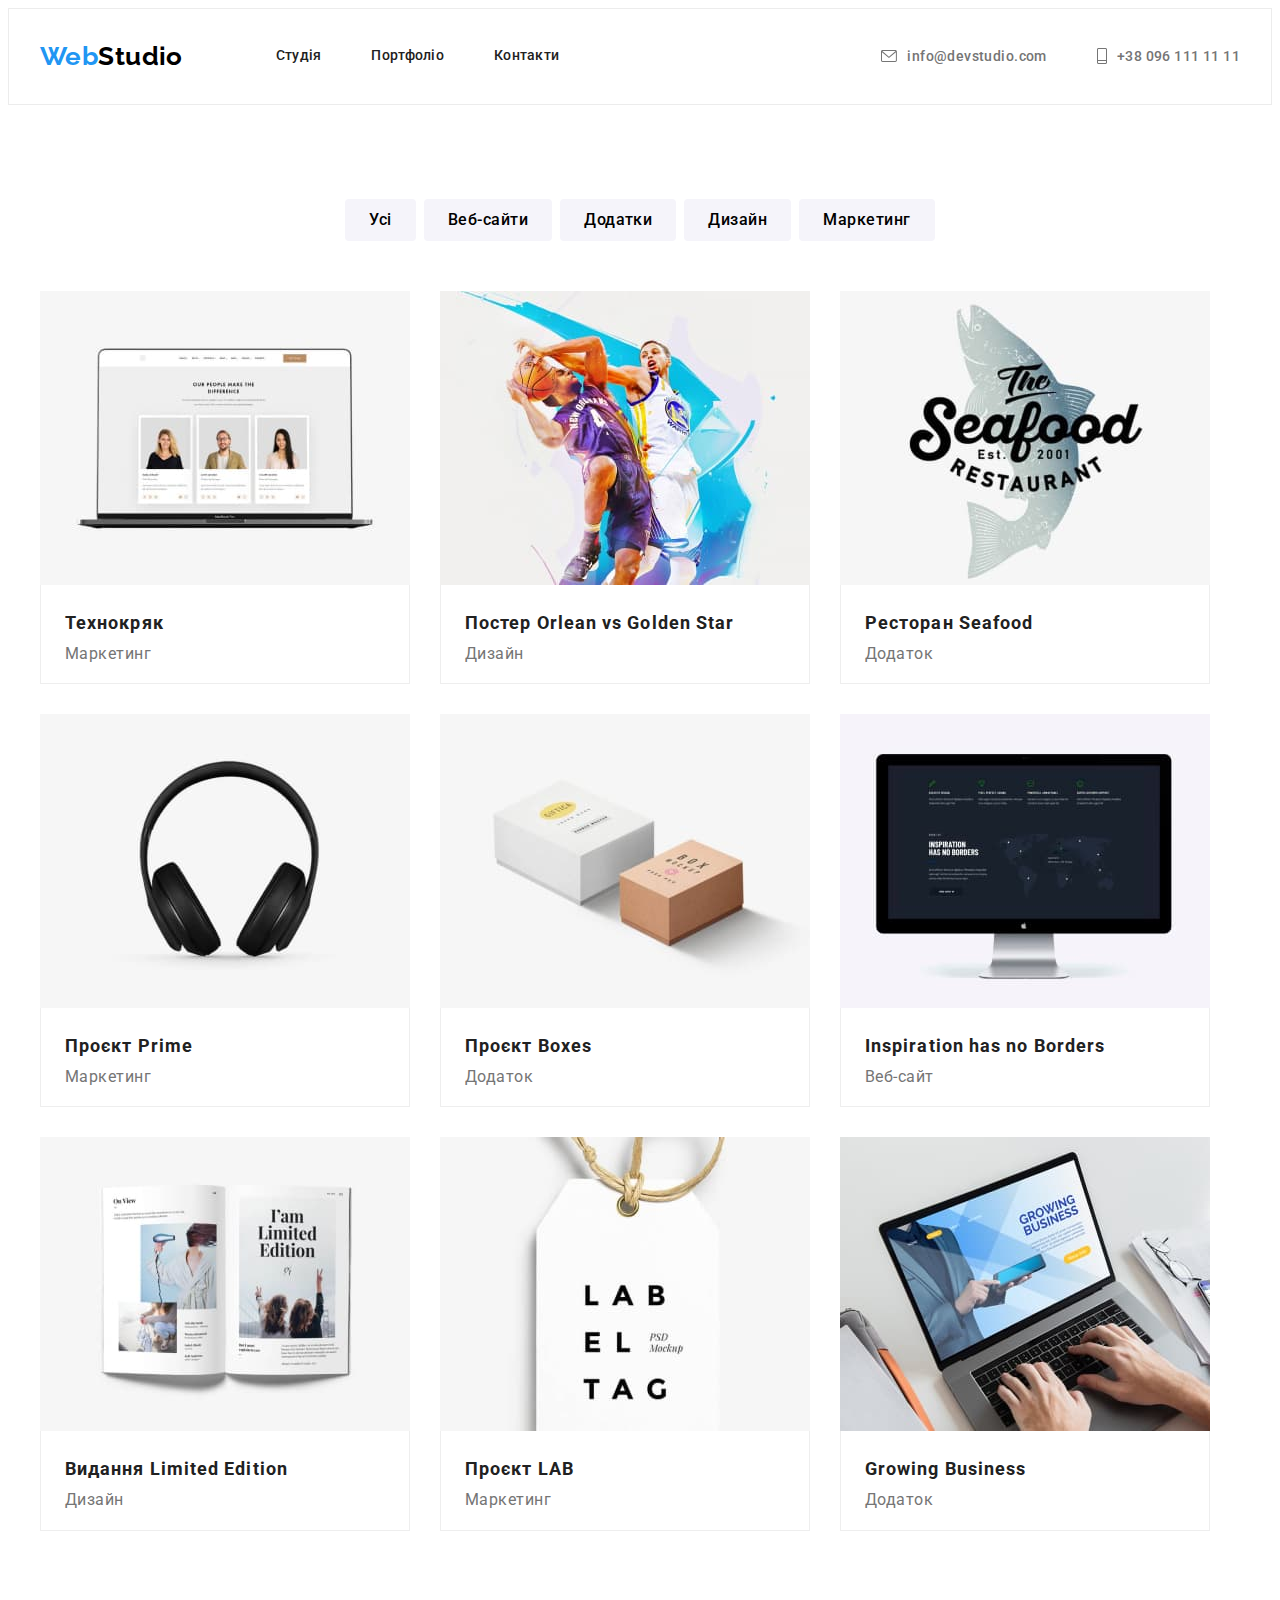
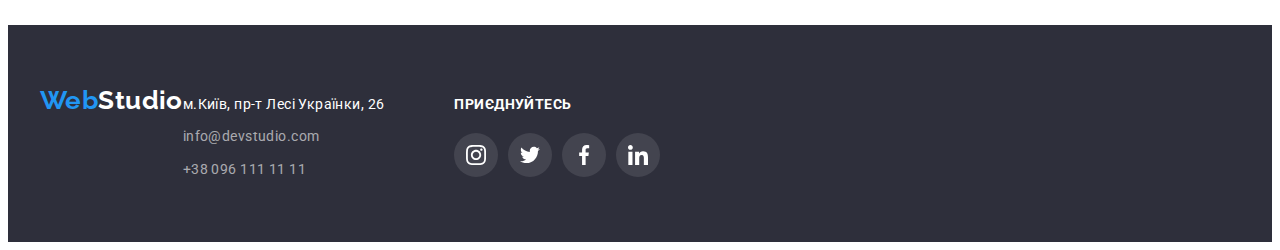
==== portfolio.html @ 8de775d8 ":u5408:" ====
<!DOCTYPE html>
<html lang="uk">

<head>
  <meta charset="UTF-8" />
  <meta http-equiv="X-UA-Compatible" content="IE=edge" />
  <meta name="viewport" content="width=device-width, initial-scale=1.0" />
  <title>Портфоліо</title>
  <link href="https://fonts.googleapis.com/css2?family=Raleway:wght@700&family=Roboto:wght@400;500;700;900&display=swap"
    rel="stylesheet" />
  <link rel="stylesheet" href="https://cdnjs.cloudflare.com/ajax/libs/modern-normalize/1.1.0/modern-normalize.min.css"
    integrity="sha512-wpPYUAdjBVSE4KJnH1VR1HeZfpl1ub8YT/NKx4PuQ5NmX2tKuGu6U/JRp5y+Y8XG2tV+wKQpNHVUX03MfMFn9Q=="
    crossorigin="anonymous" referrerpolicy="no-referrer" />
  <link rel="stylesheet" href="./css/styles.css" />
</head>

<body>
  <header class="header">
    <div class="conteiner main-nav">
      <nav class="navigate">
        <a href="./index.html" class="logo">
          <span class="web-logo">Web</span>Studio</a>
        <ul class="site-nav">
          <li class="item">
            <a class="site-nav-link current" href="./index.html">Студія</a>
          </li>
          <li class="item">
            <a class="site-nav-link" href="./portfolio.html">Портфоліо</a>
          </li>
          <li class="item">
            <a class="site-nav-link" href="">Контакти</a>
          </li>
        </ul>
      </nav>
      <ul class="contacts">
        <li class="item">
          <a class="address" href="mailto:info@devstudio.com">info@devstudio.com
            <svg class="envelope" width="16px" height="12px">
              <use href="./images/icon.svg#icon-envelope"></use>
            </svg>
          </a>
        </li>
        <li class="item">
          <a class="phone" href="tel:+380961111111">+38 096 111 11 11
            <svg class="telephone">
              <use href="./images/icon.svg#icon-telephone"></use>
            </svg>
          </a>
        </li>
      </ul>
    </div>
  </header>
  <main>
    <section class="section">
      <div class="conteiner">
        <h1 class="visually-hidden">Портфоліо</h1>
        <ul class="filter">
          <li>
            <button class="filter-btn" type="button">Усі</button>
          </li>
          <li class="portfolio-btn">
            <button class="filter-btn" type="button">Веб-сайти</button>
          </li>
          <li class="portfolio-btn">
            <button class="filter-btn" type="button">Додатки</button>
          </li>
          <li class="portfolio-btn">
            <button class="filter-btn" type="button">Дизайн</button>
          </li>
          <li class="portfolio-btn">
            <button class="filter-btn" type="button">Маркетинг</button>
          </li>
        </ul>
        <ul class="project">
          <li class="project-img">
            <a class="project-card" href="./portfolio.html">
              <img src="./images/technocrak.jpg" alt="Опис команди" width="370" height="294" />
              <div class="about-project">
                <h2 class="portfolio-title">Технокряк</h2>
                <p class="project-text">Маркетинг</p>
              </div>
            </a>
          </li>
          <li class="project-img">
            <a class="project-card" href="./portfolio.html">
              <img src="./images/Poster.jpg" alt="Баскетбольний постер" width="370" height="294" />
              <div class="about-project">
                <h2 class="portfolio-title">
                  Постер <span lang="en">Orlean vs Golden Star</span>
                </h2>
                <p class="project-text">Дизайн</p>
              </div>
            </a>
          </li>
          <li class="project-img">
            <a class="project-card" href="./portfolio.html">
              <img src="./images/Seafood.jpg" alt="Логотип ресторана з рибою" width="370" height="294" />
              <div class="about-project">
                <h2 class="portfolio-title">
                  Ресторан <span lang="en">Seafood</span>
                </h2>
                <p class="project-text">Додаток</p>
              </div>
            </a>
          </li>
          <li class="project-img">
            <a class="project-card" href="./portfolio.html">
              <img src="./images/Headphons.jpg" alt="Бездротові навушники" width="370" height="294" />
              <div class="about-project">
                <h2 class="portfolio-title">
                  Проєкт <span lang="en">Prime</span>
                </h2>
                <p class="project-text">Маркетинг</p>
              </div>
            </a>
          </li>
          <li class="project-img">
            <a class="project-card" href="./portfolio.html">
              <img src="./images/Boxes.jpg" alt="Коробки" width="370" height="294" />
              <div class="about-project">
                <h2 class="portfolio-title">
                  Проєкт <span lang="en">Boxes</span>
                </h2>
                <p class="project-text">Додаток</p>
              </div>
            </a>
          </li>
          <li class="project-img">
            <a class="project-card" href="./portfolio.html">
              <img src="./images/Monitor.jpg" alt="Монітор" width="370" height="294" />
              <div class="about-project">
                <h2 class="portfolio-title" lang="en">
                  Inspiration has no Borders
                </h2>
                <p class="project-text">Веб-сайт</p>
              </div>
            </a>
          </li>
          <li class="project-img">
            <a class="project-card" href="./portfolio.html">
              <img src="./images/Magazine.jpg" alt="Журнал" width="370" height="294" />
              <div class="about-project">
                <h2 class="portfolio-title">
                  Видання <span lang="en">Limited Edition</span>
                </h2>
                <p class="project-text">Дизайн</p>
              </div>
            </a>
          </li>
          <li class="project-img">
            <a class="project-card" href="./portfolio.html">
              <img src="./images/Label.jpg" alt="Ярлик" width="370" height="294" />
              <div class="about-project">
                <h2 class="portfolio-title">
                  Проєкт <span lang="en">LAB</span>
                </h2>
                <p class="project-text">Маркетинг</p>
              </div>
            </a>
          </li>
          <li class="project-img">
            <a class="project-card" href="./portfolio.html">
              <img src="./images/Notebook.jpg" alt="Праця за ноутбуком" width="370" height="294" />
              <div class="about-project">
                <h2 class="portfolio-title" lang="en">Growing Business</h2>
                <p class="project-text">Додаток</p>
              </div>
            </a>
          </li>
        </ul>
      </div>
    </section>
  </main>
  <footer class="footer">
    <div class="conteiner">
      <div class="footer-adr">
        <a class="adr" href="./index.html" class="logo">
          <span class="web-logo">Web</span><span class="footer-studio">Studio</span>
        </a>
        <address>
          <ul>
            <li class="footer-addres">
              <a href="https://goo.gl/maps/CPtrU1FHBa2aNyZL9" target="_blank" rel="noopener noreferrer nofollow">
                м.Київ, пр-т Лесі Українки, 26
              </a>
            </li>
            <li class="footer-contacts">
              <a href="mailto:info@devstudio.com">info@devstudio.com</a>
            </li>
            <li class="footer-contacts">
              <a href="tel:+380961111111">+38 096 111 11 11 </a>
            </li>
          </ul>
        </address>
        <div class="footer-social-link">
          <h3 class="footer-title">Приєднуйтесь</h3>
          <ul class="social">
            <li class="social-link">
              <a href="https://www.instagram.com/">
                <svg class="social-link-icon" width="20px" height="20px">
                  <use href="../images/icon.svg#icon-instagram"></use>
                </svg>
              </a>
            </li>
            <li class="social-link">
              <a href="https://twitter.com/?lang=uk">
                <svg class="social-link-icon" width="20px" height="20px">
                  <use href="../images/icon.svg#icon-twitter"></use>
                </svg></a>
            </li>
            <li class="social-link">
              <a href="https://uk-ua.facebook.com/">
                <svg class="social-link-icon" width="20px" height="20px">
                  <use href="../images/icon.svg#icon-facebook"></use>
                </svg></a>
            </li>
            <li class="social-link">
              <a href="https://ua.linkedin.com/">
                <svg class="social-link-icon" width="20px" height="20px">
                  <use href="../images/icon.svg#icon-linkedin"></use>
                </svg></a>
            </li>
          </ul>
        </div>
      </div>
    </div>
  </footer>
</body>

</html>
---- css/styles.css ----
:root {
  --accent-color: #2196f3;
  --bg-color: #ffffff;
  --text-color: #757575;
  --logo-color: #000000;
  --nav-color: #212121;
  --footer-bg-color: #2e2f3b;
  --footer-contact-color: #ffffff99;
  --btn-bg-color: #f5f4fa;
  --border-color: #ececec;
}

body {
  background-color: var(--bg-color);
  font-family: Roboto, sans-serif;
  color: var(--text-color);
  letter-spacing: 0.03em;
  font-size: 14px;
}

p,
h1,
h2,
h3,
h4,
h5,
h6 {
  margin: 0;
}

ul,
ol {
  margin: 0;
  padding-left: 0;
}

button {
  cursor: pointer;
}

address {
  font-style: normal;
}

img {
  display: block;
  max-width: 100%;
  height: auto;
}

a {
  text-decoration: none;
  color: var(--text-color);
}

ul {
  list-style: none;
}

.conteiner {
  width: 1200px;
  padding: 0 15px;
  margin-left: auto;
  margin-right: auto;
}

.header {
  border: 1px solid var(--border-color);
}

.section {
  padding: 94px 0px;
}

.navigate {
  display: flex;
  align-items: center;
  margin: 32px 0;
}

.main-nav {
  display: flex;
}

.logo {
  display: flex;
  color: var(--logo-color);
  font-family: Raleway, sans-serif;
  font-weight: 700;
  font-size: 26px;
  line-height: 1.19;
}

.web-logo,
.footer-studio {
  color: var(--accent-color);
  font-family: Raleway, sans-serif;
  font-weight: 700;
  font-size: 26px;
  line-height: 1.19;
}

.site-nav {
  display: flex;
  margin-left: 93px;
}

.site-nav .item+.item {
  margin-left: 50px;
}

.site-nav-link {
  display: inline-flex;
  color: var(--nav-color);
  font-weight: 500;
  line-height: 1.14;
  letter-spacing: 0.02em;
}

.site-nav-link:hover,
.site-nav-link:focus {
  color: var(--accent-color);
}

.contacts {
  display: flex;
  align-items: center;
  margin-left: auto;
  text-align: center;
  font-weight: 500;
}

.contacts.item {
  margin: 0;
  font-weight: 500;
  line-height: 1.14;
  letter-spacing: 0.02em;
  color: var(--text-color);
}

.item {
  display: flex;
  align-items: center;
}

.address {
  display: flex;
  align-items: center;
  fill: currentColor;
  flex-direction: row-reverse;
}

.envelope {
  margin-right: 10px;
}

.telephone {
  width: 10px;
  height: 16px;
  margin-right: 10px;
}

.phone {
  display: flex;
  align-items: center;
  fill: currentColor;
  flex-direction: row-reverse;
}

.contacts :focus,
.contacts :hover {
  cursor: pointer;
  color: var(--accent-color);
  fill: var(--accent-color);
}

.contacts .item+.item {
  margin-left: 50px;
}

.hero,
footer {
  background-color: var(--footer-bg-color);
}

h1 {
  width: 696px;
  margin: 0 auto;
}

.hero {
  background-image: linear-gradient(rgba(47, 48, 58, 0.4),
      rgba(47, 48, 58, 0.4)),
    url(../images/new_photo.jpg);
  background-repeat: no-repeat;
  background-size: cover;
  background-position: center;
  max-width: 1600px;
  margin-left: auto;
  margin-right: auto;
  box-sizing: border-box;
  text-align: center;
  padding-top: 200px;
  padding-bottom: 200px;
}

.hero-title {
  color: var(--bg-color);
  font-weight: 900;
  font-size: 44px;
  line-height: 1.36;
  text-transform: uppercase;
  letter-spacing: 0.06em;
  margin-bottom: 30px;
}

.btn {
  display: inline-block;
  vertical-align: middle;

  background-color: var(--accent-color);
  color: var(--bg-color);
  border-color: var(--accent-color);
  box-shadow: 0px 4px 4px #00000026;
  box-sizing: border-box;
  font-weight: 700;
  font-size: 16px;
  line-height: 1.88;
  padding: 10px 32px;
  letter-spacing: 0.06em;
  border-radius: 4px;
  border: none;
}

.visually-hidden {
  position: absolute;
  white-space: nowrap;
  width: 1px;
  height: 1px;
  overflow: hidden;
  border: 0;
  padding: 0;
  clip: rect(0 0 0 0);
  clip-path: inset(50%);
  margin: -1px;
}

.about {
  display: flex;
  justify-content: space-between;
}

.about-title {
  margin-bottom: 10px;
  font-size: 14px;
  line-height: 1.14;
  text-transform: uppercase;
  color: var(--nav-color);
}

.icon-wrapper {
  display: flex;
  align-items: center;
  justify-content: center;
  margin-bottom: 30px;
  height: 120px;
  background-color: #f5f4fa;
  border-radius: 4px;
}

.about-text {
  width: 270px;
  line-height: 1.71;
  color: var(--text-color);
}

.section.develop {
  padding-top: 0;
}

.section-title {
  margin-bottom: 50px;
  color: var(--nav-color);
  font-size: 36px;
  line-height: 1.17;
  text-align: center;
}

.title.item {
  display: flex;
}

.title-img {
  width: 370px;
  margin-right: 30px;
}

.title-img:last-child {
  margin-right: 0;
}

.project-text {
  font-size: 16px;
  line-height: 1.14;
  letter-spacing: 0.03em;
  color: var(--text-color);
}

.command {
  background-color: #f5f4fa;
}

.team.item {
  display: flex;
}

.command-img {
  margin-right: 30px;
  box-shadow: 0px 1px 3px #0000001f, 0px 1px 1px #00000024,
    0px 2px 1px #00000033;
}

.team-about {
  padding: 30px 0;
  background-color: var(--bg-color);
  border: 1px solid var(--border-color);
  border-radius: 0px 0px 4px 4px;
  box-shadow: 0px 1px 3px #00000033, 0px 1px 1px #00000024,
    0px 2px 1px #0000001f;
  text-align: center;
}

.command-img:last-child {
  margin-right: 0px;
}

.team-title {
  margin-bottom: 10px;
  color: var(--nav-color);
  font-weight: 500;
  font-size: 16px;
  line-height: 1.19;
}

.team-position {
  font-size: 16px;
  line-height: 1.19;
  color: var(--text-color);
}

.social {
  margin-top: 16px;
  display: flex;
  justify-content: center;
}

.social-link {
  display: flex;
  justify-content: center;
  align-items: center;
  margin-right: 10px;
  width: 44px;
  height: 44px;
  cursor: pointer;
  border-radius: 50%;
  fill: var(--text-color);
}

.social-link:last-child {
  margin-right: 0;
}

.social-link-icon {
  display: flex;
  justify-content: center;
  align-content: center;
  width: 20px;
  height: 20px;
}

.social-link:hover,
.social-link:focus {
  background-color: var(--accent-color);
  fill: var(--bg-color);
}

.clients {
  font-size: 36px;
  line-height: 1.17;
  text-align: center;
  letter-spacing: 0.03em;
  color: var(--nav-color);
}

.partners {
  fill: currentColor;
  display: flex;
  flex-wrap: nowrap;
  justify-content: space-around;
}

.partners-link:focus,
.partners-link:hover {
  fill: var(--accent-color);
  border-color: var(--accent-color);
}

.partners-link {
  display: flex;
  justify-content: center;
  align-items: center;
  margin-top: 50px;
  width: 170px;
  height: 92px;
  border: 1px solid var(--text-color);
  border-radius: 4px;
}

.partners-link-icon {
  width: 106px;
  height: 60px;
}

.footer {
  padding: 60px 0px;
}

.footer-studio {
  color: var(--bg-color);
}

.footer-adr {
  display: flex;
  align-items: baseline;
}

.adr {
  display: inline-block;
  margin-bottom: 20px;
}

.footer-addres {
  margin-bottom: 9px;
}

.footer-contacts {
  margin-bottom: 9px;
}

.footer-contacts:last-child {
  margin-bottom: 0;
}

.footer-contacts a:hover,
.footer-contacts a:focus {
  color: var(--accent-color);
}

.footer-addres a {
  color: var(--bg-color);
  font-style: normal;
  line-height: 1.71;
}

.footer-contacts a {
  color: var(--footer-contact-color);
  font-style: normal;
  line-height: 1.71;
}

.footer .social {
  margin: 0;
  display: flex;
  justify-content: flex-start;
}

.footer-social-link {
  margin-left: 70px;
}

.footer-title {
  font-weight: 700;
  font-size: 14px;
  line-height: 1.14;
  letter-spacing: 0.03em;
  text-transform: uppercase;
  color: #ffffff;
  margin-bottom: 20px;
}

.footer .social-link {
  justify-content: center;
  margin-right: 10px;
  fill: var(--bg-color);
  background-color: rgba(255, 255, 255, 0.1);
}

.footer .social-link:focus,
.footer .social-link:hover {
  background-color: var(--accent-color);
}

.footer .social-link:last-child {
  margin-right: 0;
}

.portfolio-title {
  font-size: 18px;
  line-height: 2;
  letter-spacing: 0.06em;
  color: var(--nav-color);
}

.filter {
  display: flex;
  margin-bottom: 50px;
  justify-content: center;
}

.filter-btn {
  min-width: 38px;
  padding: 6px 22px;
  font-family: inherit;
  border-radius: 4px;
  font-weight: 500;
  font-size: 16px;
  line-height: 1.62;
  letter-spacing: 0.03em;
  background-color: var(--btn-bg-color);
  color: var(--logo-color);
  border-color: transparent;
}

.portfolio-btn {
  margin-left: 8px;
}

.filter-btn:focus,
.filter-btn:hover {
  background-color: var(--accent-color);
  color: var(--bg-color);
  box-shadow: 0px 3px 1px rgba(0, 0, 0, 0.1), 0px 1px 2px rgba(0, 0, 0, 0.08),
    0px 2px 2px rgba(0, 0, 0, 0.12);
}

.project {
  display: flex;
  flex-wrap: wrap;
}

.project-img {
  margin-right: 30px;
  margin-bottom: 30px;
}

.project-img:nth-child(3n) {
  margin-right: 0;
}

.project-img:nth-last-child(-n + 3) {
  margin-bottom: 0;
}

.about-project {
  padding: 20px 24px;
  border-left: 1px solid #eeeeee;
  border-right: 1px solid #eeeeee;
  border-bottom: 1px solid #eeeeee;
}

.portfolio-title {
  margin-bottom: 4px;
}

.project-card {
  display: block;
}

.project-card:hover {
  box-shadow: 0px 1px 1px rgba(0, 0, 0, 0.12), 0px 4px 4px rgba(0, 0, 0, 0.06),
    1px 4px 6px rgba(0, 0, 0, 0.16);
}
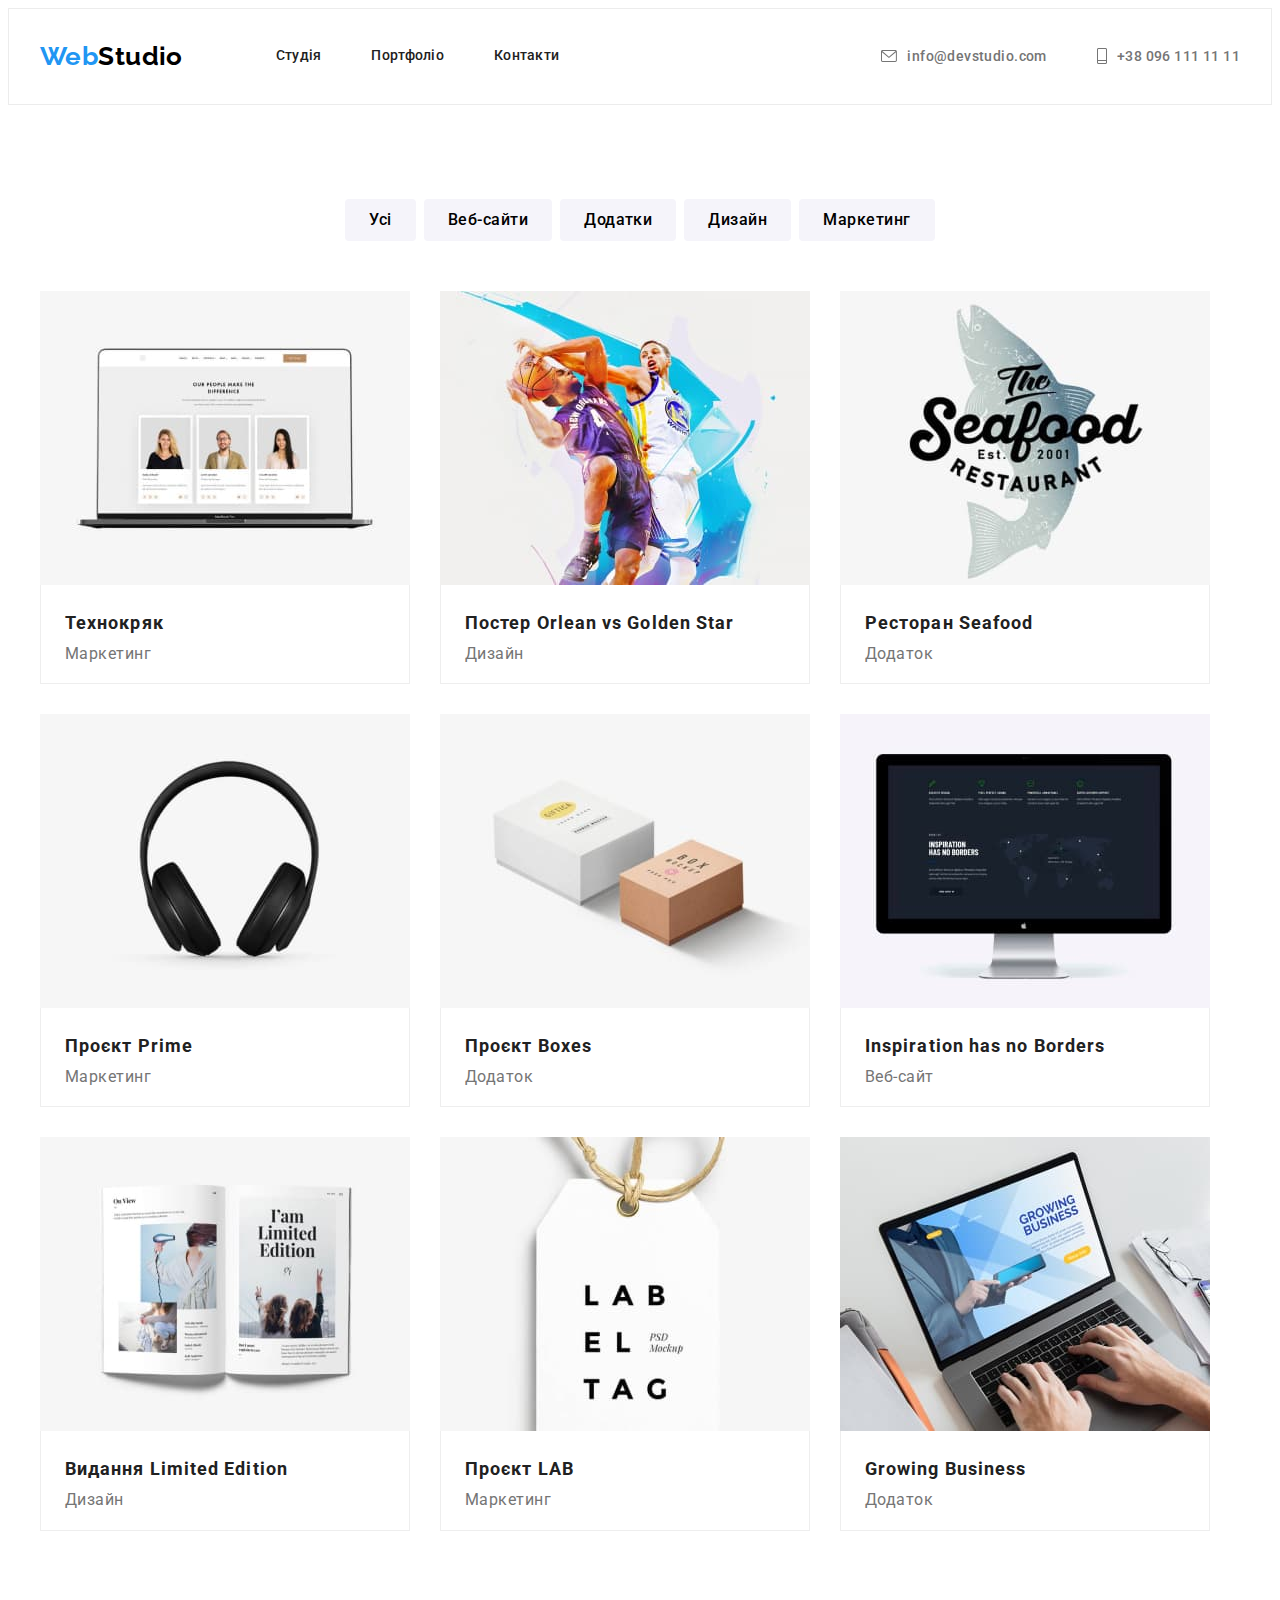
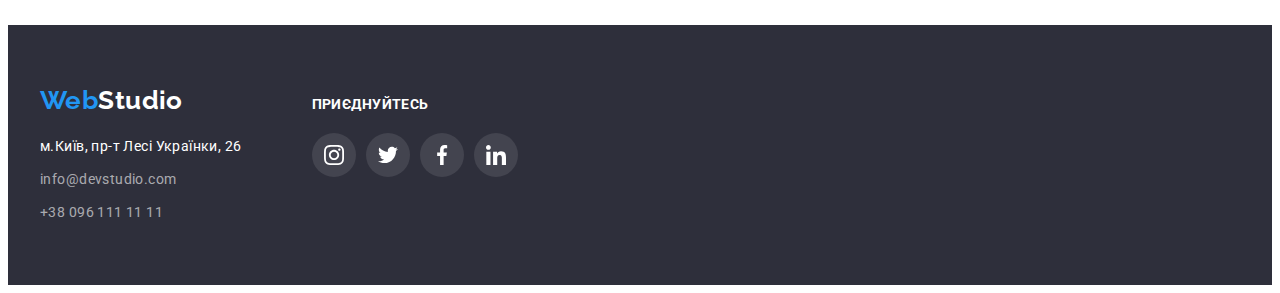
==== commit fb835901: "v_;)" ====
--- a/portfolio.html
+++ b/portfolio.html
@@ -174,50 +174,54 @@
   <footer class="footer">
     <div class="conteiner">
       <div class="footer-adr">
-        <a class="adr" href="./index.html" class="logo">
-          <span class="web-logo">Web</span><span class="footer-studio">Studio</span>
-        </a>
-        <address>
-          <ul>
-            <li class="footer-addres">
-              <a href="https://goo.gl/maps/CPtrU1FHBa2aNyZL9" target="_blank" rel="noopener noreferrer nofollow">
-                м.Київ, пр-т Лесі Українки, 26
-              </a>
-            </li>
-            <li class="footer-contacts">
-              <a href="mailto:info@devstudio.com">info@devstudio.com</a>
-            </li>
-            <li class="footer-contacts">
-              <a href="tel:+380961111111">+38 096 111 11 11 </a>
-            </li>
-          </ul>
-        </address>
+        <div>
+          <a class="adr" href="./index.html" class="logo">
+            <span class="web-logo">Web</span><span class="footer-studio">Studio</span>
+          </a>
+          <address>
+            <ul>
+              <li class="footer-addres">
+                <a href="https://goo.gl/maps/CPtrU1FHBa2aNyZL9" target="_blank" rel="noopener noreferrer nofollow">
+                  м.Київ, пр-т Лесі Українки, 26
+                </a>
+              </li>
+              <li class="footer-contacts">
+                <a href="mailto:info@devstudio.com">info@devstudio.com </a>
+              </li>
+              <li class="footer-contacts">
+                <a href="tel:+380961111111">+38 096 111 11 11 </a>
+              </li>
+            </ul>
+          </address>
+        </div>
         <div class="footer-social-link">
-          <h3 class="footer-title">Приєднуйтесь</h3>
+          <h3 class="footer-title">
+            <p>Приєднуйтесь</p>
+          </h3>
           <ul class="social">
             <li class="social-link">
               <a href="https://www.instagram.com/">
                 <svg class="social-link-icon" width="20px" height="20px">
-                  <use href="../images/icon.svg#icon-instagram"></use>
+                  <use href="././images/icon.svg#icon-instagram"></use>
                 </svg>
               </a>
             </li>
             <li class="social-link">
               <a href="https://twitter.com/?lang=uk">
                 <svg class="social-link-icon" width="20px" height="20px">
-                  <use href="../images/icon.svg#icon-twitter"></use>
+                  <use href="././images/icon.svg#icon-twitter"></use>
                 </svg></a>
             </li>
             <li class="social-link">
               <a href="https://uk-ua.facebook.com/">
                 <svg class="social-link-icon" width="20px" height="20px">
-                  <use href="../images/icon.svg#icon-facebook"></use>
+                  <use href="././images/icon.svg#icon-facebook"></use>
                 </svg></a>
             </li>
             <li class="social-link">
               <a href="https://ua.linkedin.com/">
                 <svg class="social-link-icon" width="20px" height="20px">
-                  <use href="../images/icon.svg#icon-linkedin"></use>
+                  <use href="././images/icon.svg#icon-linkedin"></use>
                 </svg></a>
             </li>
           </ul>
--- a/css/styles.css
+++ b/css/styles.css
@@ -485,6 +485,7 @@
   letter-spacing: 0.03em;
   text-transform: uppercase;
   color: #ffffff;
+
   margin-bottom: 20px;
 }
 
@@ -520,6 +521,7 @@
 .filter-btn {
   min-width: 38px;
   padding: 6px 22px;
+
   font-family: inherit;
   border-radius: 4px;
   font-weight: 500;
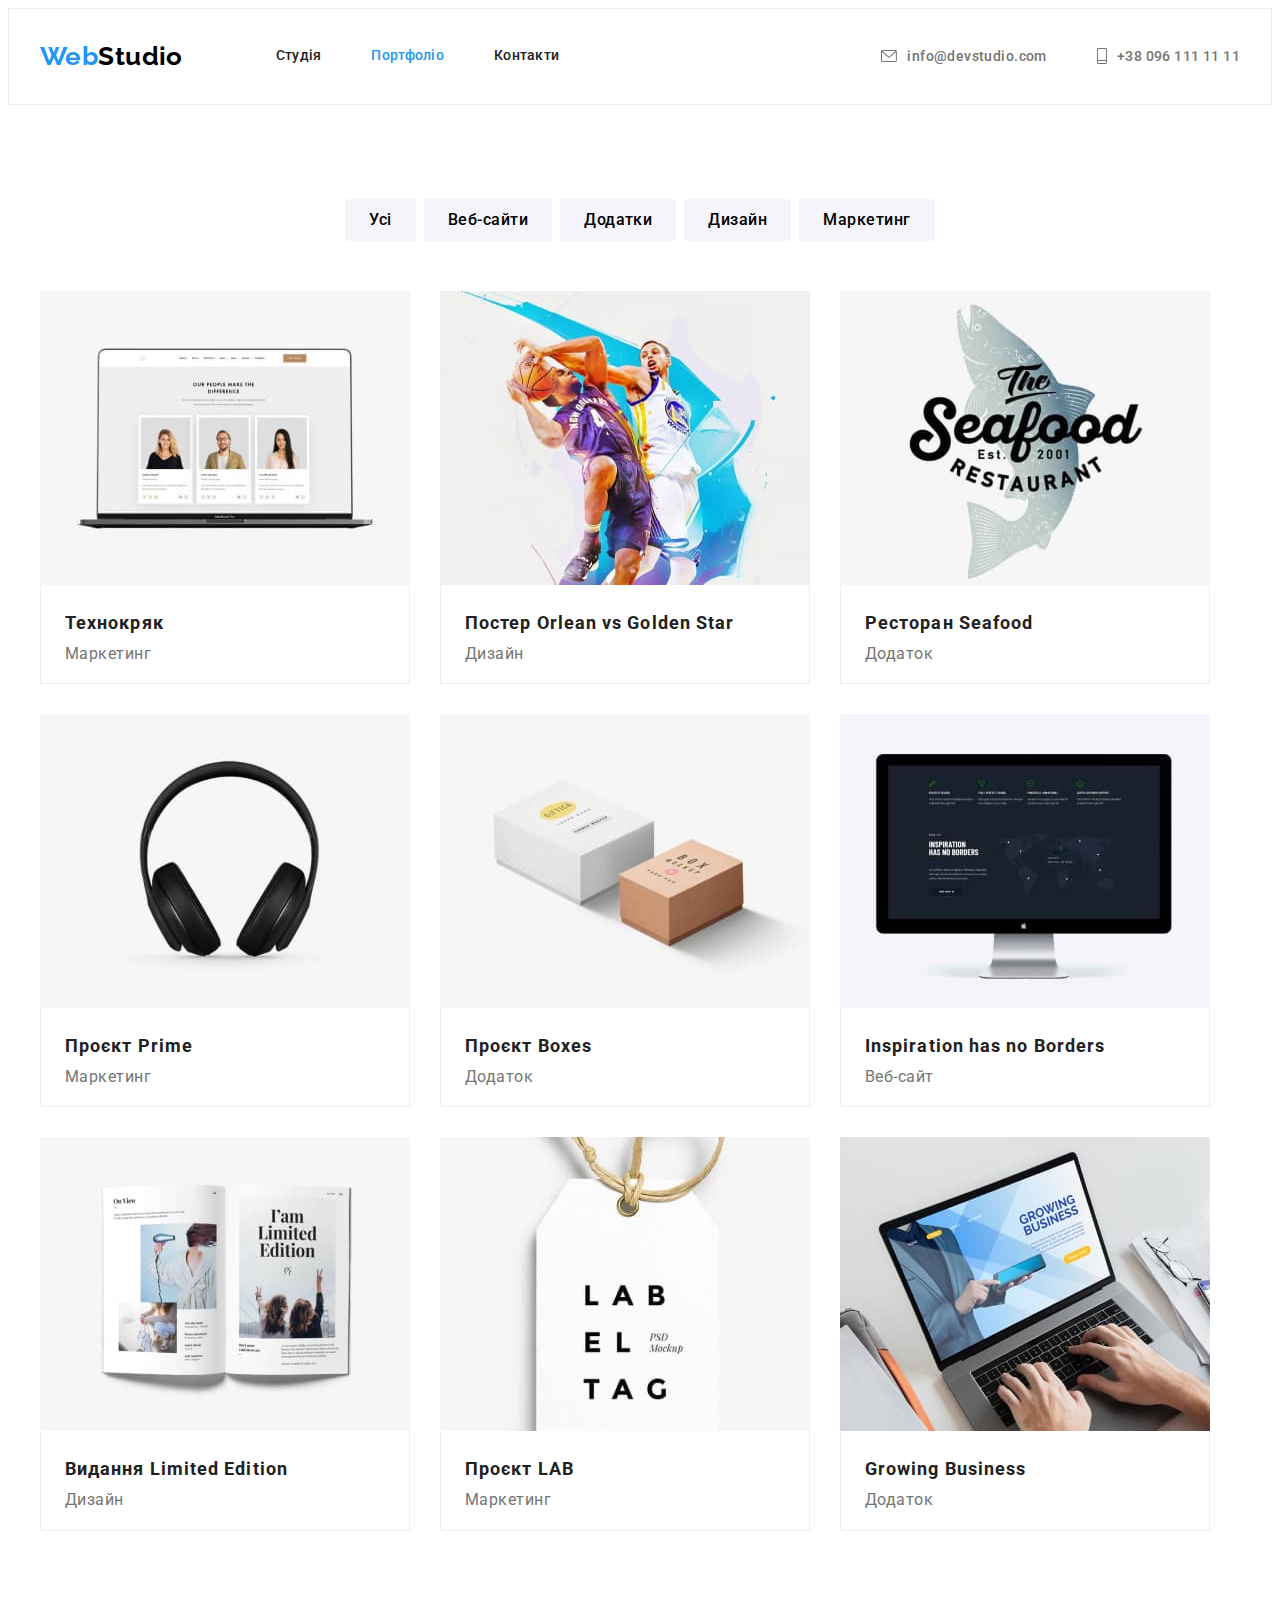
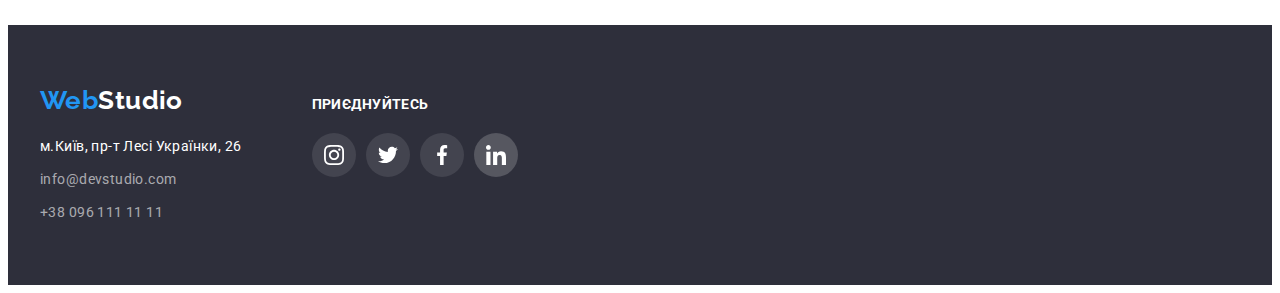
==== commit d7830dd7: "bag fixed" ====
--- a/portfolio.html
+++ b/portfolio.html
@@ -22,10 +22,10 @@
           <span class="web-logo">Web</span>Studio</a>
         <ul class="site-nav">
           <li class="item">
-            <a class="site-nav-link current" href="./index.html">Студія</a>
+            <a class="site-nav-link" href="./index.html">Студія</a>
           </li>
           <li class="item">
-            <a class="site-nav-link" href="./portfolio.html">Портфоліо</a>
+            <a class="site-nav-link current" href="./portfolio.html">Портфоліо</a>
           </li>
           <li class="item">
             <a class="site-nav-link" href="">Контакти</a>
@@ -35,17 +35,16 @@
       <ul class="contacts">
         <li class="item">
           <a class="address" href="mailto:info@devstudio.com">info@devstudio.com
-            <svg class="envelope" width="16px" height="12px">
+            <svg class="envelope" width="16" height="12">
               <use href="./images/icon.svg#icon-envelope"></use>
             </svg>
           </a>
         </li>
         <li class="item">
-          <a class="phone" href="tel:+380961111111">+38 096 111 11 11
-            <svg class="telephone">
-              <use href="./images/icon.svg#icon-telephone"></use>
-            </svg>
-          </a>
+          <svg class="telephone" width="10" height="16">
+            <use href="./images/icon.svg#icon-telephone"></use>
+          </svg>
+          <a class="phone" href="tel:+380961111111">+38 096 111 11 11 </a>
         </li>
       </ul>
     </div>
@@ -175,7 +174,7 @@
     <div class="conteiner">
       <div class="footer-adr">
         <div>
-          <a class="adr" href="./index.html" class="logo">
+          <a class="adr" href="./index.html">
             <span class="web-logo">Web</span><span class="footer-studio">Studio</span>
           </a>
           <address>
@@ -195,32 +194,30 @@
           </address>
         </div>
         <div class="footer-social-link">
-          <h3 class="footer-title">
-            <p>Приєднуйтесь</p>
-          </h3>
+          <h3 class="footer-title">Приєднуйтесь</h3>
           <ul class="social">
-            <li class="social-link">
-              <a href="https://www.instagram.com/">
-                <svg class="social-link-icon" width="20px" height="20px">
+            <li class="social-list">
+              <a class="social-link" href="https://www.instagram.com/">
+                <svg width="20" height="20">
                   <use href="././images/icon.svg#icon-instagram"></use>
                 </svg>
               </a>
             </li>
-            <li class="social-link">
-              <a href="https://twitter.com/?lang=uk">
-                <svg class="social-link-icon" width="20px" height="20px">
+            <li class="social-list">
+              <a class="social-link" href="https://twitter.com/?lang=uk">
+                <svg width="20" height="20">
                   <use href="././images/icon.svg#icon-twitter"></use>
                 </svg></a>
             </li>
-            <li class="social-link">
-              <a href="https://uk-ua.facebook.com/">
-                <svg class="social-link-icon" width="20px" height="20px">
+            <li class="social-list">
+              <a class="social-link" href="https://uk-ua.facebook.com/">
+                <svg width="20" height="20">
                   <use href="././images/icon.svg#icon-facebook"></use>
                 </svg></a>
             </li>
             <li class="social-link">
-              <a href="https://ua.linkedin.com/">
-                <svg class="social-link-icon" width="20px" height="20px">
+              <a class="social-link" href="https://ua.linkedin.com/">
+                <svg width="20" height="20">
                   <use href="././images/icon.svg#icon-linkedin"></use>
                 </svg></a>
             </li>
--- a/css/styles.css
+++ b/css/styles.css
@@ -122,6 +122,10 @@
   color: var(--accent-color);
 }
 
+.current {
+  color: var(--accent-color);
+}
+
 .contacts {
   display: flex;
   align-items: center;
@@ -150,28 +154,21 @@
   flex-direction: row-reverse;
 }
 
-.envelope {
+.envelope,
+.telephone {
   margin-right: 10px;
-}
-
-.telephone {
-  width: 10px;
-  height: 16px;
-  margin-right: 10px;
+  fill: currentColor;
 }
 
 .phone {
   display: flex;
   align-items: center;
   fill: currentColor;
-  flex-direction: row-reverse;
 }
 
 .contacts :focus,
 .contacts :hover {
-  cursor: pointer;
   color: var(--accent-color);
-  fill: var(--accent-color);
 }
 
 .contacts .item+.item {
@@ -352,30 +349,23 @@
   margin-top: 16px;
   display: flex;
   justify-content: center;
-}
-
-.social-link {
-  display: flex;
-  justify-content: center;
-  align-items: center;
-  margin-right: 10px;
+  align-content: center;
+  gap: 10px;
+}
+
+.social-list {
   width: 44px;
   height: 44px;
-  cursor: pointer;
+}
+
+.social-link {
+  display: flex;
+  justify-content: center;
+  align-items: center;
+  fill: #afb1b8;
+  width: 44px;
+  height: 44px;
   border-radius: 50%;
-  fill: var(--text-color);
-}
-
-.social-link:last-child {
-  margin-right: 0;
-}
-
-.social-link-icon {
-  display: flex;
-  justify-content: center;
-  align-content: center;
-  width: 20px;
-  height: 20px;
 }
 
 .social-link:hover,
@@ -384,14 +374,6 @@
   fill: var(--bg-color);
 }
 
-.clients {
-  font-size: 36px;
-  line-height: 1.17;
-  text-align: center;
-  letter-spacing: 0.03em;
-  color: var(--nav-color);
-}
-
 .partners {
   fill: currentColor;
   display: flex;
@@ -412,7 +394,7 @@
   margin-top: 50px;
   width: 170px;
   height: 92px;
-  border: 1px solid var(--text-color);
+  border: 1px solid #afb1b8;
   border-radius: 4px;
 }
 
